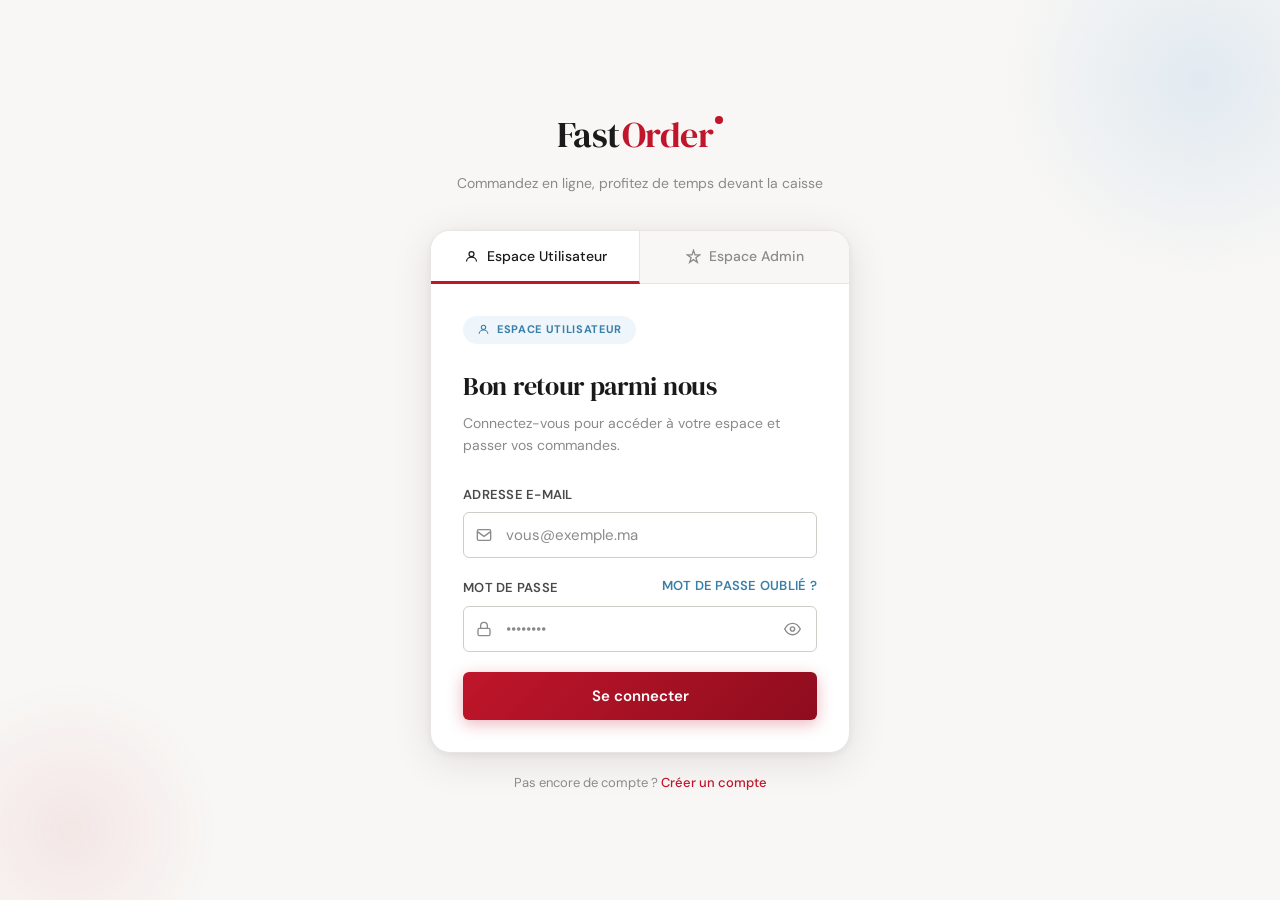
==== index.html @ b19afc7f "first commit" ====
<!DOCTYPE html>
<html lang="fr">

<head>
    <meta charset="UTF-8">
    <meta name="viewport" content="width=device-width, initial-scale=1.0">
    <title>Connexion — FastDeli</title>
    <link rel="stylesheet" href="styles.css">
    <style>
        body {
            min-height: 100vh;
            display: flex;
            flex-direction: column;
            align-items: center;
            justify-content: center;
            background: var(--off-white);
            padding: 24px;
            position: relative;
            overflow: hidden;
        }

        body::before {
            content: '';
            position: fixed;
            top: -120px;
            right: -120px;
            width: 400px;
            height: 400px;
            background: radial-gradient(circle, rgba(168, 200, 232, 0.28) 0%, transparent 70%);
            border-radius: 50%;
            pointer-events: none;
        }

        body::after {
            content: '';
            position: fixed;
            bottom: -80px;
            left: -80px;
            width: 300px;
            height: 300px;
            background: radial-gradient(circle, rgba(192, 21, 42, 0.07) 0%, transparent 70%);
            border-radius: 50%;
            pointer-events: none;
        }

        .login-wrapper {
            width: 100%;
            max-width: 420px;
            animation: fadeInUp 0.5s ease both;
        }

        .brand {
            text-align: center;
            margin-bottom: 36px;
        }

        .brand-name {
            font-family: var(--font-display);
            font-size: 36px;
            letter-spacing: -0.5px;
            color: var(--ink);
            display: flex;
            align-items: flex-start;
            justify-content: center;
            gap: 2px;
        }

        .brand-name span {
            color: var(--crimson);
        }

        .brand-dot {
            width: 8px;
            height: 8px;
            background: var(--crimson);
            border-radius: 50%;
            display: inline-block;
            margin-top: 10px;
        }

        .brand-sub {
            font-size: 14px;
            color: var(--ink-muted);
            margin-top: 8px;
        }

        .login-card {
            background: var(--white);
            border-radius: var(--radius-lg);
            box-shadow: 0 8px 40px rgba(0, 0, 0, 0.1), 0 2px 8px rgba(0, 0, 0, 0.06);
            border: 1px solid var(--border);
            overflow: hidden;
        }

        .space-toggle {
            display: grid;
            grid-template-columns: 1fr 1fr;
            background: var(--off-white);
            border-bottom: 1px solid var(--border);
        }

        .toggle-btn {
            padding: 16px 12px;
            font-family: var(--font-body);
            font-size: 14px;
            font-weight: 500;
            color: var(--ink-muted);
            background: transparent;
            border: none;
            cursor: pointer;
            transition: var(--transition);
            display: flex;
            align-items: center;
            justify-content: center;
            gap: 8px;
            border-bottom: 3px solid transparent;
            margin-bottom: -1px;
        }

        .toggle-btn.active {
            color: var(--ink);
            background: var(--white);
            border-bottom-color: var(--crimson);
        }

        .toggle-btn:first-child {
            border-right: 1px solid var(--border);
        }

        .toggle-btn svg {
            width: 15px;
            height: 15px;
        }

        .login-body {
            padding: 32px;
        }

        .space-label {
            display: inline-flex;
            align-items: center;
            gap: 7px;
            padding: 5px 14px;
            border-radius: 99px;
            font-size: 11px;
            font-weight: 700;
            letter-spacing: 0.06em;
            text-transform: uppercase;
            margin-bottom: 22px;
        }

        .space-label.user {
            background: var(--blue-pale);
            color: var(--blue-dark);
        }

        .space-label.admin {
            background: var(--crimson-pale);
            color: var(--crimson);
        }

        .space-label svg {
            width: 13px;
            height: 13px;
        }

        .login-title {
            font-family: var(--font-display);
            font-size: 26px;
            letter-spacing: -0.3px;
            margin-bottom: 6px;
        }

        .login-desc {
            font-size: 14px;
            color: var(--ink-muted);
            margin-bottom: 28px;
            line-height: 1.55;
        }

        .forgot-link {
            font-size: 13px;
            color: var(--blue-dark);
            text-decoration: none;
            float: right;
            margin-top: -2px;
        }

        .forgot-link:hover {
            text-decoration: underline;
        }

        #formError {
            display: none;
            background: var(--crimson-pale);
            border: 1px solid #f5c0c8;
            border-radius: var(--radius-sm);
            padding: 12px 16px;
            font-size: 13px;
            color: var(--crimson);
            margin-bottom: 16px;
        }

        #formError.show {
            display: flex;
            align-items: center;
            gap: 8px;
        }

        #formError svg {
            width: 15px;
            height: 15px;
            flex-shrink: 0;
        }

        .input-icon-wrap {
            position: relative;
        }

        .input-icon {
            position: absolute;
            left: 13px;
            top: 50%;
            transform: translateY(-50%);
            pointer-events: none;
            display: flex;
            align-items: center;
        }

        .input-icon svg {
            width: 16px;
            height: 16px;
            color: var(--ink-muted);
        }

        .input-icon-wrap .form-input {
            padding-left: 42px;
        }

        .show-pw {
            position: absolute;
            right: 12px;
            top: 50%;
            transform: translateY(-50%);
            background: none;
            border: none;
            cursor: pointer;
            padding: 4px;
            color: var(--ink-muted);
            display: flex;
            align-items: center;
            transition: var(--transition);
        }

        .show-pw:hover {
            color: var(--ink);
        }

        .show-pw svg {
            width: 17px;
            height: 17px;
        }

        .btn-connect {
            background: linear-gradient(135deg, var(--crimson), var(--crimson-dark));
            color: white;
            width: 100%;
            justify-content: center;
            padding: 14px;
            font-size: 15px;
            font-weight: 600;
            border-radius: var(--radius-sm);
            box-shadow: 0 4px 16px rgba(192, 21, 42, 0.3);
            transition: all 0.25s ease;
            border: none;
            cursor: pointer;
            font-family: var(--font-body);
            display: flex;
            align-items: center;
            gap: 8px;
        }

        .btn-connect:hover {
            transform: translateY(-2px);
            box-shadow: 0 8px 24px rgba(192, 21, 42, 0.4);
        }

        .btn-connect:active {
            transform: translateY(0);
        }

        .btn-connect.admin-mode {
            background: linear-gradient(135deg, var(--ink), var(--ink-light));
            box-shadow: 0 4px 16px rgba(26, 26, 26, 0.2);
        }

        .btn-connect.admin-mode:hover {
            box-shadow: 0 8px 24px rgba(26, 26, 26, 0.3);
        }

        .btn-connect:disabled {
            opacity: 0.65;
            cursor: not-allowed;
            transform: none;
        }

        .demo-hint {
            background: var(--off-white);
            border: 1px solid var(--border);
            border-radius: var(--radius-sm);
            padding: 12px 16px;
            margin-top: 20px;
            font-size: 12px;
            color: var(--ink-muted);
            line-height: 1.6;
        }

        .demo-hint strong {
            color: var(--ink);
        }

        .login-footer {
            margin-top: 20px;
            text-align: center;
            font-size: 13px;
            color: var(--ink-muted);
        }

        .login-footer a {
            color: var(--crimson);
            text-decoration: none;
            font-weight: 500;
        }

        .login-footer a:hover {
            text-decoration: underline;
        }
    </style>
</head>

<body>
    <div class="login-wrapper">
        <div class="brand">
            <div class="brand-name">Fast<span>Order</span><span class="brand-dot"></span></div>
            <div class="brand-sub">Commandez en ligne, profitez de temps devant la caisse</div>
        </div>

        <div class="login-card">
            <div class="space-toggle">
                <button class="toggle-btn active" id="btnUser" onclick="setMode('user')">
                    <svg viewBox="0 0 24 24" fill="none" stroke="currentColor" stroke-width="2">
                        <circle cx="12" cy="8" r="4" />
                        <path d="M4 20c0-4 3.6-7 8-7s8 3 8 7" />
                    </svg>
                    Espace Utilisateur
                </button>
                <button class="toggle-btn" id="btnAdmin" onclick="setMode('admin')">
                    <svg viewBox="0 0 24 24" fill="none" stroke="currentColor" stroke-width="2">
                        <path d="M12 2l2.4 7.4H22l-6.2 4.5 2.4 7.4L12 17l-6.2 4.3 2.4-7.4L2 9.4h7.6z" />
                    </svg>
                    Espace Admin
                </button>
            </div>

            <div class="login-body">
                <div id="formError">
                    <svg viewBox="0 0 24 24" fill="none" stroke="currentColor" stroke-width="2">
                        <circle cx="12" cy="12" r="10" />
                        <line x1="12" y1="8" x2="12" y2="12" />
                        <line x1="12" y1="16" x2="12.01" y2="16" />
                    </svg>
                    <span id="errorText">Identifiants incorrects</span>
                </div>

                <div id="spaceLabel" class="space-label user">
                    <svg viewBox="0 0 24 24" fill="none" stroke="currentColor" stroke-width="2">
                        <circle cx="12" cy="8" r="4" />
                        <path d="M4 20c0-4 3.6-7 8-7s8 3 8 7" />
                    </svg>
                    Espace Utilisateur
                </div>
                <div id="loginTitle" class="login-title">Bon retour parmi nous</div>
                <div id="loginDesc" class="login-desc">Connectez-vous pour accéder à votre espace et passer vos
                    commandes.</div>

                <form id="loginForm" onsubmit="handleLogin(event)" novalidate>
                    <div class="form-group">
                        <label class="form-label" for="email">Adresse e-mail</label>
                        <div class="input-icon-wrap">
                            <span class="input-icon"><svg viewBox="0 0 24 24" fill="none" stroke="currentColor"
                                    stroke-width="2">
                                    <rect x="2" y="4" width="20" height="16" rx="2" />
                                    <path d="m2 7 10 7 10-7" />
                                </svg></span>
                            <input class="form-input" type="email" id="email" placeholder="vous@exemple.ma" required>
                        </div>
                    </div>
                    <div class="form-group">
                        <label class="form-label" for="password">
                            Mot de passe
                            <a href="#" class="forgot-link">Mot de passe oublié ?</a>
                        </label>
                        <div class="input-icon-wrap">
                            <span class="input-icon"><svg viewBox="0 0 24 24" fill="none" stroke="currentColor"
                                    stroke-width="2">
                                    <rect x="3" y="11" width="18" height="11" rx="2" />
                                    <path d="M7 11V7a5 5 0 0 1 10 0v4" />
                                </svg></span>
                            <input class="form-input" type="password" id="password" placeholder="••••••••" required>
                            <button type="button" class="show-pw" onclick="togglePw()" id="togglePwBtn">
                                <svg id="eyeIcon" viewBox="0 0 24 24" fill="none" stroke="currentColor"
                                    stroke-width="2">
                                    <path d="M1 12s4-8 11-8 11 8 11 8-4 8-11 8-11-8-11-8z" />
                                    <circle cx="12" cy="12" r="3" />
                                </svg>
                            </button>
                        </div>
                    </div>
                    <button type="submit" class="btn-connect" id="connectBtn">Se connecter</button>
                </form>
            </div>
        </div>
        <div class="login-footer" style="margin-top:20px;">Pas encore de compte ? <a href="#">Créer un compte</a></div>
    </div>

    <script>
        let currentMode = 'user';
        let pwVisible = false;

        function setMode(mode) {
            currentMode = mode;
            const isAdmin = mode === 'admin';
            document.getElementById('btnUser').classList.toggle('active', !isAdmin);
            document.getElementById('btnAdmin').classList.toggle('active', isAdmin);
            const label = document.getElementById('spaceLabel');
            const btn = document.getElementById('connectBtn');
            if (isAdmin) {
                label.className = 'space-label admin';
                label.innerHTML = `<svg viewBox="0 0 24 24" fill="none" stroke="currentColor" stroke-width="2" style="width:13px;height:13px;"><path d="M12 2l2.4 7.4H22l-6.2 4.5 2.4 7.4L12 17l-6.2 4.3 2.4-7.4L2 9.4h7.6z"/></svg> Espace Administrateur`;
                document.getElementById('loginTitle').textContent = 'Administration';
                document.getElementById('loginDesc').textContent = 'Accès réservé aux administrateurs de la plateforme.';
                btn.classList.add('admin-mode');
            } else {
                label.className = 'space-label user';
                label.innerHTML = `<svg viewBox="0 0 24 24" fill="none" stroke="currentColor" stroke-width="2" style="width:13px;height:13px;"><circle cx="12" cy="8" r="4"/><path d="M4 20c0-4 3.6-7 8-7s8 3 8 7"/></svg> Espace Utilisateur`;
                document.getElementById('loginTitle').textContent = 'Bon retour parmi nous';
                document.getElementById('loginDesc').textContent = 'Connectez-vous pour accéder à votre espace et passer vos commandes.';
                btn.classList.remove('admin-mode');
            }
            document.getElementById('formError').classList.remove('show');
        }

        function togglePw() {
            const inp = document.getElementById('password');
            pwVisible = !pwVisible;
            inp.type = pwVisible ? 'text' : 'password';
            document.getElementById('eyeIcon').innerHTML = pwVisible
                ? '<path d="M17.94 17.94A10.07 10.07 0 0 1 12 20c-7 0-11-8-11-8a18.45 18.45 0 0 1 5.06-5.94"/><path d="M9.9 4.24A9.12 9.12 0 0 1 12 4c7 0 11 8 11 8a18.5 18.5 0 0 1-2.16 3.19"/><line x1="1" y1="1" x2="23" y2="23"/>'
                : '<path d="M1 12s4-8 11-8 11 8 11 8-4 8-11 8-11-8-11-8z"/><circle cx="12" cy="12" r="3"/>';
        }

        function handleLogin(e) {
            e.preventDefault();
            const email = document.getElementById('email').value.trim();
            const password = document.getElementById('password').value;
            const errorEl = document.getElementById('formError');
            errorEl.classList.remove('show');
            if (!email || !password) { document.getElementById('errorText').textContent = 'Veuillez remplir tous les champs.'; errorEl.classList.add('show'); return; }
            if (!email.includes('@')) { document.getElementById('errorText').textContent = 'Adresse e-mail invalide.'; errorEl.classList.add('show'); return; }
            if (password.length < 3) { document.getElementById('errorText').textContent = 'Mot de passe trop court.'; errorEl.classList.add('show'); return; }
            const btn = document.getElementById('connectBtn');
            btn.textContent = 'Connexion en cours…'; btn.disabled = true;
            setTimeout(() => { window.location.href = currentMode === 'admin' ? 'admin.html' : 'dashboard.html'; }, 900);
        }
    </script>
</body>

</html>
---- styles.css ----
@import url('https://fonts.googleapis.com/css2?family=DM+Sans:ital,opsz,wght@0,9..40,300;0,9..40,400;0,9..40,500;0,9..40,600;1,9..40,300&family=DM+Serif+Display:ital@0;1&display=swap');

*, *::before, *::after { box-sizing: border-box; margin: 0; padding: 0; }

:root {
  --white: #ffffff;
  --off-white: #f8f7f5;
  --crimson: #c0152a;
  --crimson-dark: #8e0d1e;
  --crimson-light: #e8192f;
  --crimson-pale: #fdf0f2;
  --blue: #a8c8e8;
  --blue-mid: #6aadd6;
  --blue-dark: #3a7fa8;
  --blue-pale: #eef6fc;
  --ink: #1a1a1a;
  --ink-light: #4a4a4a;
  --ink-muted: #8a8a8a;
  --border: #e8e4e0;
  --border-strong: #d0ccc8;
  --shadow-sm: 0 1px 4px rgba(0,0,0,0.06), 0 2px 12px rgba(0,0,0,0.04);
  --shadow-md: 0 4px 16px rgba(0,0,0,0.08), 0 1px 4px rgba(0,0,0,0.04);
  --shadow-lg: 0 12px 40px rgba(0,0,0,0.12), 0 4px 12px rgba(0,0,0,0.06);
  --radius: 12px;
  --radius-sm: 6px;
  --radius-lg: 20px;
  --font-body: 'DM Sans', sans-serif;
  --font-display: 'DM Serif Display', serif;
  --transition: 0.2s cubic-bezier(0.4, 0, 0.2, 1);
}

html { scroll-behavior: smooth; }

body {
  font-family: var(--font-body);
  background: var(--off-white);
  color: var(--ink);
  line-height: 1.6;
  font-size: 15px;
  min-height: 100vh;
}

/* ── NAV ── */
.nav {
  background: var(--white);
  border-bottom: 1px solid var(--border);
  padding: 0 32px;
  height: 64px;
  display: flex;
  align-items: center;
  justify-content: space-between;
  position: sticky;
  top: 0;
  z-index: 100;
  box-shadow: var(--shadow-sm);
}
.nav-logo {
  font-family: var(--font-display);
  font-size: 22px;
  color: var(--ink);
  text-decoration: none;
  letter-spacing: -0.3px;
  display: flex; align-items: center; gap: 3px;
}
.nav-logo span { color: var(--crimson); }
.nav-logo .logo-dot { width: 6px; height: 6px; background: var(--crimson); border-radius: 50%; display: inline-block; margin-bottom: 8px; margin-left: 1px; }
.nav-links { display: flex; gap: 8px; align-items: center; }
.nav-link {
  padding: 7px 16px;
  border-radius: var(--radius-sm);
  color: var(--ink-light);
  text-decoration: none;
  font-size: 14px;
  font-weight: 500;
  transition: var(--transition);
}
.nav-link:hover { background: var(--off-white); color: var(--ink); }
.nav-link.active { background: var(--crimson-pale); color: var(--crimson); }
.nav-user {
  font-size: 13px;
  color: var(--ink-muted);
  margin-right: 4px;
  display: flex; align-items: center; gap: 7px;
}
.nav-user-dot { width: 28px; height: 28px; border-radius: 50%; background: var(--blue-pale); display: flex; align-items: center; justify-content: center; font-size: 12px; font-weight: 700; color: var(--blue-dark); }

/* ── BUTTONS ── */
.btn {
  display: inline-flex;
  align-items: center;
  gap: 7px;
  padding: 10px 20px;
  border-radius: var(--radius-sm);
  font-family: var(--font-body);
  font-size: 14px;
  font-weight: 500;
  border: none;
  cursor: pointer;
  transition: var(--transition);
  white-space: nowrap;
  text-decoration: none;
}
.btn svg { width: 15px; height: 15px; flex-shrink: 0; }
.btn-primary { background: var(--crimson); color: white; box-shadow: 0 2px 8px rgba(192,21,42,0.22); }
.btn-primary:hover { background: var(--crimson-dark); box-shadow: 0 4px 16px rgba(192,21,42,0.32); transform: translateY(-1px); }
.btn-secondary { background: var(--white); color: var(--ink); border: 1px solid var(--border-strong); }
.btn-secondary:hover { background: var(--off-white); }
.btn-blue { background: var(--blue-dark); color: white; box-shadow: 0 2px 8px rgba(58,127,168,0.22); }
.btn-blue:hover { background: #2f6b90; transform: translateY(-1px); }
.btn-ghost { background: transparent; color: var(--ink-light); border: 1px solid var(--border); }
.btn-ghost:hover { background: var(--off-white); }
.btn-danger { background: var(--crimson-pale); color: var(--crimson); border: 1px solid #f5c0c8; }
.btn-danger:hover { background: #fce0e4; }
.btn-sm { padding: 6px 12px; font-size: 13px; }
.btn-lg { padding: 14px 28px; font-size: 15px; }
.btn-full { width: 100%; justify-content: center; }

/* ── CARDS ── */
.card { background: var(--white); border-radius: var(--radius); box-shadow: var(--shadow-sm); border: 1px solid var(--border); overflow: hidden; }
.card-body { padding: 24px; }
.card-header { padding: 20px 24px; border-bottom: 1px solid var(--border); display: flex; align-items: center; justify-content: space-between; }
.card-title { font-family: var(--font-display); font-size: 18px; color: var(--ink); }

/* ── FORMS ── */
.form-group { margin-bottom: 20px; }
.form-label { display: block; font-size: 13px; font-weight: 600; color: var(--ink-light); margin-bottom: 7px; letter-spacing: 0.02em; text-transform: uppercase; }
.form-input {
  width: 100%; padding: 12px 16px;
  border: 1.5px solid var(--border-strong);
  border-radius: var(--radius-sm);
  font-family: var(--font-body); font-size: 15px; color: var(--ink);
  background: var(--white); transition: var(--transition); outline: none;
}
.form-input:focus { border-color: var(--blue-dark); box-shadow: 0 0 0 3px rgba(58,127,168,0.12); }
.form-input::placeholder { color: var(--ink-muted); }

/* ── TAGS ── */
.tag { display: inline-flex; align-items: center; gap: 5px; padding: 3px 10px; border-radius: 99px; font-size: 12px; font-weight: 600; }
.tag svg { width: 11px; height: 11px; }
.tag-green { background: #edfaf3; color: #1a7a4a; }
.tag-yellow { background: #fffbeb; color: #92680a; }
.tag-red { background: var(--crimson-pale); color: var(--crimson); }
.tag-blue { background: var(--blue-pale); color: var(--blue-dark); }

/* ── TABLES ── */
.table-wrap { overflow-x: auto; }
table { width: 100%; border-collapse: collapse; }
thead { background: var(--off-white); }
th { padding: 12px 16px; text-align: left; font-size: 12px; font-weight: 600; color: var(--ink-muted); letter-spacing: 0.06em; text-transform: uppercase; border-bottom: 1px solid var(--border); }
td { padding: 14px 16px; border-bottom: 1px solid var(--border); font-size: 14px; color: var(--ink-light); }
tr:last-child td { border-bottom: none; }
tr:hover td { background: var(--off-white); }

/* ── SECTION HEADING ── */
.section-heading { display: flex; align-items: center; gap: 12px; margin-bottom: 24px; }
.section-heading h2 { font-family: var(--font-display); font-size: 26px; letter-spacing: -0.3px; }
.section-heading .accent-line { height: 3px; width: 40px; background: var(--crimson); border-radius: 2px; flex-shrink: 0; }

/* ── MODAL ── */
.overlay {
  display: none; position: fixed; inset: 0;
  background: rgba(10,10,10,0.45); backdrop-filter: blur(4px);
  z-index: 200; animation: fadeIn 0.2s ease;
}
.overlay.active { display: flex; align-items: flex-end; justify-content: center; }
@media (min-width: 640px) { .overlay.active { align-items: center; } }

.modal {
  background: var(--white); border-radius: var(--radius-lg) var(--radius-lg) 0 0;
  width: 100%; max-width: 520px; max-height: 90vh; overflow-y: auto;
  box-shadow: var(--shadow-lg); animation: slideUp 0.3s cubic-bezier(0.4, 0, 0.2, 1);
}
@media (min-width: 640px) { .modal { border-radius: var(--radius-lg); animation: scaleIn 0.25s cubic-bezier(0.4, 0, 0.2, 1); } }
.modal-header { padding: 24px 28px 20px; border-bottom: 1px solid var(--border); display: flex; align-items: center; justify-content: space-between; position: sticky; top: 0; background: var(--white); }
.modal-title { font-family: var(--font-display); font-size: 20px; }
.modal-close { width: 32px; height: 32px; border-radius: 50%; border: none; background: var(--off-white); cursor: pointer; font-size: 18px; display: flex; align-items: center; justify-content: center; color: var(--ink-light); transition: var(--transition); }
.modal-close:hover { background: var(--crimson-pale); color: var(--crimson); }
.modal-body { padding: 24px 28px; }
.modal-footer { padding: 16px 28px 24px; display: flex; gap: 10px; flex-direction: column; }

/* ── SELECT ── */
select { padding: 7px 12px; border: 1.5px solid var(--border-strong); border-radius: var(--radius-sm); font-family: var(--font-body); font-size: 13px; color: var(--ink); background: var(--white); cursor: pointer; outline: none; transition: var(--transition); }
select:focus { border-color: var(--blue-dark); }

/* ── ANIMATIONS ── */
@keyframes fadeIn { from { opacity: 0; } to { opacity: 1; } }
@keyframes slideUp { from { transform: translateY(30px); opacity: 0; } to { transform: translateY(0); opacity: 1; } }
@keyframes scaleIn { from { transform: scale(0.95); opacity: 0; } to { transform: scale(1); opacity: 1; } }
@keyframes fadeInUp { from { transform: translateY(16px); opacity: 0; } to { transform: translateY(0); opacity: 1; } }
.fade-in { animation: fadeInUp 0.4s ease both; }

/* ── UTILS ── */
.flex { display: flex; }
.items-center { align-items: center; }
.justify-between { justify-content: space-between; }
.gap-2 { gap: 8px; }
.text-muted { color: var(--ink-muted); font-size: 13px; }
.text-sm { font-size: 13px; }

/* ── SCROLLBAR ── */
::-webkit-scrollbar { width: 6px; height: 6px; }
::-webkit-scrollbar-track { background: transparent; }
::-webkit-scrollbar-thumb { background: var(--border-strong); border-radius: 3px; }

/* ── TOAST ── */
.toast-container { position: fixed; bottom: 24px; right: 24px; display: flex; flex-direction: column; gap: 10px; z-index: 999; }
.toast { background: var(--ink); color: white; padding: 12px 18px; border-radius: var(--radius-sm); font-size: 14px; box-shadow: var(--shadow-lg); animation: slideUp 0.3s ease; display: flex; align-items: center; gap: 10px; }
.toast svg { width: 15px; height: 15px; flex-shrink: 0; }
.toast.success { border-left: 3px solid #22c55e; }
.toast.error { border-left: 3px solid var(--crimson); }
.toast.info { border-left: 3px solid var(--blue-mid); }

/* ── EMPTY STATE ── */
.empty-state { text-align: center; padding: 48px 24px; color: var(--ink-muted); }
.empty-state svg { width: 44px; height: 44px; margin: 0 auto 16px; display: block; color: var(--border-strong); }
.empty-state p { font-size: 15px; }

/* ── QTY CONTROL ── */
.qty-control { display: inline-flex; align-items: center; border: 1.5px solid var(--border-strong); border-radius: var(--radius-sm); overflow: hidden; }
.qty-btn { width: 30px; height: 30px; border: none; background: var(--off-white); cursor: pointer; font-size: 16px; font-weight: 600; color: var(--ink-light); transition: var(--transition); display: flex; align-items: center; justify-content: center; }
.qty-btn:hover { background: var(--crimson-pale); color: var(--crimson); }
.qty-num { width: 36px; text-align: center; font-size: 14px; font-weight: 600; border-left: 1px solid var(--border); border-right: 1px solid var(--border); padding: 0 4px; }
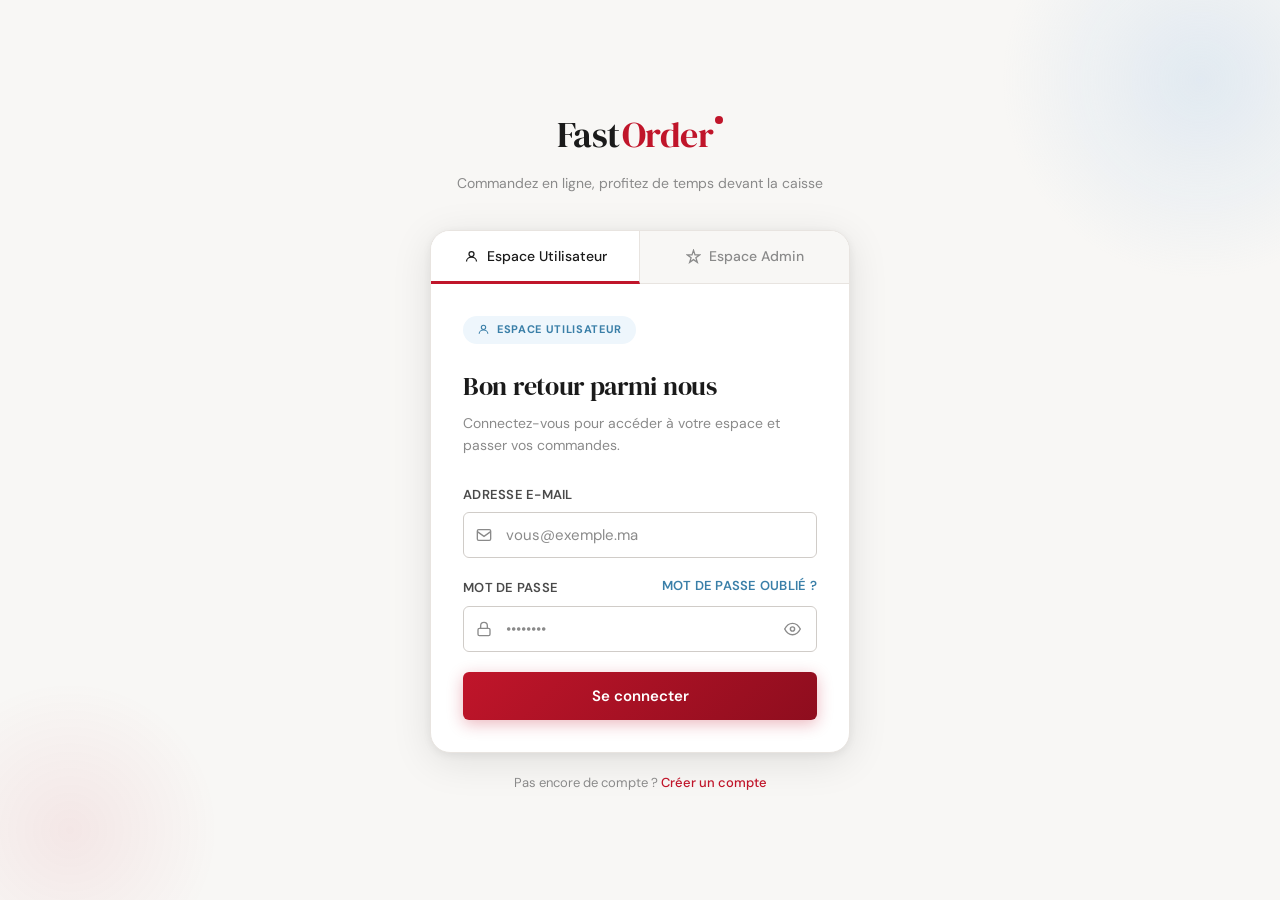
==== commit 78a2d5b8: "Update index.html" ====
--- a/index.html
+++ b/index.html
@@ -4,7 +4,7 @@
 <head>
     <meta charset="UTF-8">
     <meta name="viewport" content="width=device-width, initial-scale=1.0">
-    <title>Connexion — FastDeli</title>
+    <title>Connexion — FastOrder</title>
     <link rel="stylesheet" href="styles.css">
     <style>
         body {
@@ -475,4 +475,4 @@
     </script>
 </body>
 
-</html>+</html>
